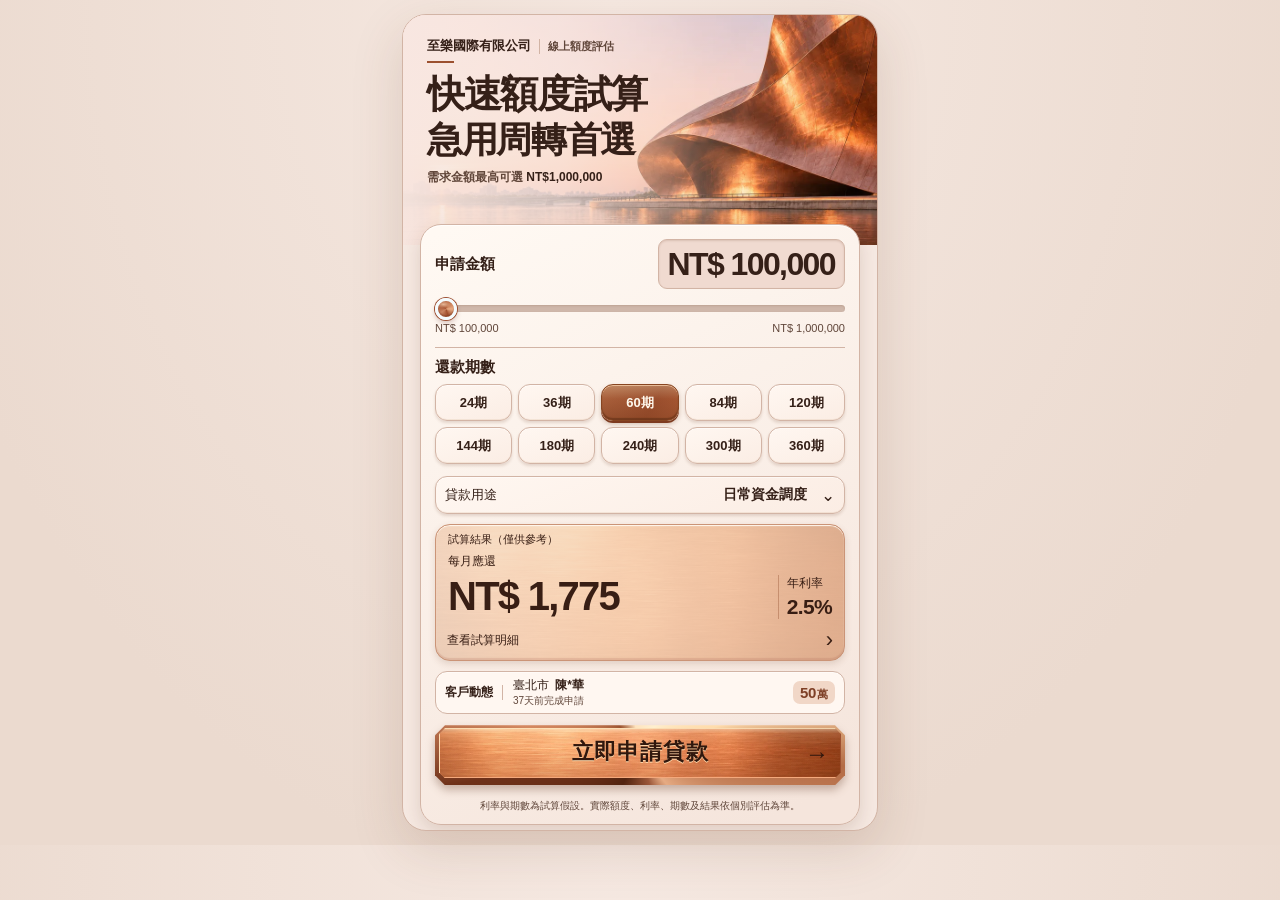
==== index.html @ 145fae78 "Initialize D landing pages from Copy16 for Copy19" ====
<!doctype html>
<html lang="zh-Hant">
<head>
 <meta charset="UTF-8"><meta name="viewport" content="width=device-width,initial-scale=1,viewport-fit=cover">
 <meta name="description" content="最高可選 100 萬，線上試算每月還款，再填寫基本資料送出資金需求。">
 <meta name="theme-color" content="#f0d7ca" media="(prefers-color-scheme: light)"><meta name="theme-color" content="#29201d" media="(prefers-color-scheme: dark)"><title>資金需求線上評估</title>
 <link rel="stylesheet" href="copper-c/base.css?v=20261119-1"><link rel="stylesheet" href="copper-c/notice.css?v=20261119-1"><link rel="stylesheet" href="copper-c/ice.css?v=20261119-1"><link rel="stylesheet" href="copper-c/optical-blue.css?v=20261119-1"><link rel="stylesheet" href="copper-c/copper-dawn.css?v=20261119-1">
 <script src="repo-pixels.js?v=20261010-1"></script><script src="app.js?v=20261111-warning-label" defer></script><script src="copper-c/calculator.js?v=20261119-1" defer></script><script src="copper-c/notice.js?v=20261119-1" defer></script><script src="copper-c/ice.js?v=20261119-1" defer></script>
</head>
<body><main class="app copper-dawn">
 <header class="intro-module"><img class="optical-hero-image" src="copper-dawn-hero.webp" width="1040" height="693" fetchpriority="high" alt=""><div class="copper-brand"><span class="company-name">至樂國際有限公司</span><span class="copper-service">線上額度評估</span></div><div class="top"><h1>快速額度試算<span>急用周轉首選</span></h1></div><p>需求金額最高可選 <strong>NT$1,000,000</strong></p></header>
 <section id="calculator" class="screen">
  <div class="calculator-panel">
   <div class="amount"><label for="amount">申請金額</label><strong id="amount-value">NT$ 100,000</strong><input id="amount" type="range" min="100000" max="1000000" step="50000" value="100000"><div class="limits"><span>NT$ 100,000</span><span>NT$ 1,000,000</span></div></div>
   <div class="term-section"><h2>還款期數</h2><div class="terms choices"><button type="button" data-term="24">24期</button><button type="button" data-term="36">36期</button><button type="button" data-term="60" class="selected" aria-pressed="true">60期</button><button type="button" data-term="84">84期</button><button type="button" data-term="120">120期</button><button type="button" data-term="144">144期</button><button type="button" data-term="180">180期</button><button type="button" data-term="240">240期</button><button type="button" data-term="300">300期</button><button type="button" data-term="360">360期</button></div></div>
   <details class="purpose-section"><summary><span>貸款用途</span><strong id="purpose-value">日常資金調度</strong><b aria-hidden="true">⌄</b></summary><div class="purposes choices"><button type="button" class="selected" aria-pressed="true">日常資金調度</button><button type="button">整合既有貸款</button><button type="button">自營生意備款</button><button type="button">家庭臨時支出</button><button type="button">設備工具添購</button><button type="button">其他資金安排</button></div></details>
   <div class="result"><div class="result-title">試算結果（僅供參考）</div><div class="payment-row"><div><p>每月應還</p><strong id="payment">NT$ 1,775</strong></div><div class="rate-block"><span>年利率</span><b id="rate">2.5%</b></div></div><details class="cost-details"><summary>查看試算明細<span aria-hidden="true">›</span></summary><div class="metrics"><div><span>總利息</span><b id="interest"></b></div><div><span>總還款</span><b id="total"></b></div></div></details></div>
  </div>
  <div class="apply-dock"><div class="optical-activity-slot"><aside class="application-notice" aria-label="歷史客戶申請紀錄，非核貸結果"><span class="optical-activity-label">客戶動態</span><span class="optical-activity-copy"><span class="capsule-person"><span id="notice-city">臺北市</span><strong id="notice-name">陳*華</strong></span><span class="capsule-status" id="notice-time">已完成申請</span></span><strong class="notice-amount"><span id="notice-amount">50</span><small>萬</small></strong></aside></div><button type="button" class="primary" id="apply">立即申請貸款 <span class="optical-arrow" aria-hidden="true">→</span></button></div>
  <p class="disclaimer">利率與期數為試算假設。實際額度、利率、期數及結果依個別評估為準。</p>
 </section>
 <noscript>請開啟 JavaScript 後使用線上申請功能。</noscript>
</main></body></html>
---- copper-c/base.css ----
*{box-sizing:border-box}body{margin:0;background:radial-gradient(ellipse at top,#f7f9fc,#e8edf4);color:#152538;font-family:-apple-system,BlinkMacSystemFont,"Segoe UI","Microsoft JhengHei",sans-serif;font-size:15px}button,input{font:inherit}button{cursor:pointer}button:focus-visible,input:focus-visible{outline:3px solid #7dc5f8;outline-offset:3px}[hidden]{display:none!important}.app{max-width:440px;min-height:100vh;margin:24px auto;background:#f6f8fc;border:1px solid #e3e8ef;border-radius:28px 28px 0 0;overflow:hidden}header{background:#091d36;color:#fff;padding:14px 18px 16px}.top{display:flex;align-items:center;gap:10px}.top strong{font-size:16px;letter-spacing:.03em}#back{border:0;background:#ffffff12;color:#c9d9ed;border-radius:50%;width:29px;height:29px;font-size:25px;line-height:1}.status{font-size:10px;color:#b6c8de;margin-left:auto;white-space:nowrap}.status i{display:inline-block;width:7px;height:7px;background:#16b899;border-radius:50%;margin-right:5px;box-shadow:0 0 0 4px #16b89918}header p{margin:8px 0 0 39px;font-size:12px;color:#c3d2e2}.screen{padding:14px 10px 26px}.card{padding:20px;background:#fff;border:1px solid #edf1f5;border-radius:19px;margin-bottom:13px;box-shadow:0 10px 26px #1e3c5510}h2{font-size:15px;margin:0 0 13px;font-weight:700}.amount-head{display:flex;align-items:center;justify-content:space-between;gap:8px}.amount-head label{font-weight:700}.amount-head strong{font-size:29px;letter-spacing:-.045em;font-weight:600;white-space:nowrap}input[type=range]{width:100%;margin:25px 0 13px;accent-color:#087ec2;height:8px;cursor:pointer}.limits{display:flex;justify-content:space-between;color:#8a94a4;font-size:12px}.choices{display:grid;gap:10px}.terms{grid-template-columns:repeat(4,1fr)}.purposes{grid-template-columns:repeat(3,1fr)}.choices button{border:0;border-radius:16px;background:#edf0f6;color:#586374;min-height:45px;font-size:14px}.choices .selected{background:#0a203c;color:#fff;box-shadow:0 5px 12px #102b4422}.result{padding:20px;background:linear-gradient(115deg,#081e3c,#102e55);border-radius:18px;color:#fff;box-shadow:0 10px 24px #142e4914}.result-title{font-size:12px;color:#bdcde3}.result p{font-size:13px;margin:18px 0 3px;color:#c9d5e6}.result>strong{font-size:36px;color:#ffc65b;letter-spacing:-.03em;font-variant-numeric:tabular-nums}.metrics{display:grid;grid-template-columns:repeat(3,1fr);margin-top:19px;padding-top:16px;border-top:1px solid #ffffff20;gap:8px}.metrics span{display:block;font-size:12px;color:#adc0d7;margin-bottom:6px}.metrics b{font-size:16px;font-weight:500}.disclaimer{font-size:11px;color:#8792a2;line-height:1.7;padding:0 7px;margin:14px 0}.primary{width:100%;border:0;border-radius:15px;background:#097fc9;color:#fff;font-weight:600;font-size:17px;min-height:52px;padding:12px}.primary span{float:right;font-size:24px;margin-right:8px}.primary:active{background:#066cae}.trust{display:flex;justify-content:space-around;color:#8593a4;font-size:11px;margin-top:16px}.steps{display:flex;align-items:center;margin-bottom:24px}.steps span{display:grid;place-items:center;background:#e8edf3;color:#8190a2;width:31px;height:31px;border-radius:50%;font-size:13px}.steps .active{background:#0982ca;color:#fff}.steps i{flex:1;height:3px;background:#e7ecf2}h1{font-size:22px;line-height:1.5;margin:0 0 7px}.intro{font-size:13px;line-height:1.8;color:#7d8894;margin:0 0 18px}.bands{display:grid;grid-template-columns:repeat(2,minmax(0,1fr));gap:10px}.bands button{min-height:54px;padding:12px 5px;background:#fff;border:1px solid #dce3ea;border-radius:14px;color:#364856;white-space:nowrap}.bands .selected{background:#eaf5ff;border-color:#1885c3;color:#096496;box-shadow:0 0 0 2px #1885c312}.actions{display:flex;gap:10px;margin-top:14px}#previous{min-width:90px;border:1px solid #dce3ea;background:#f3f6f9;border-radius:14px;color:#576778}.privacy{font-size:11px;text-align:center;color:#939eac;line-height:1.8;padding:0 12px}.field{display:block;font-size:14px;font-weight:600;margin:18px 0}.field input{display:block;width:100%;min-height:50px;border:1px solid #d9e1ea;border-radius:12px;background:#fff;padding:12px;margin-top:8px;color:#1c3148;font-size:16px}.field small{display:block;font-size:11px;color:#8795a6;font-weight:400;line-height:1.7;margin-top:6px}.warnings{display:grid;gap:12px}.warnings label{padding:16px 12px;border:1px solid #dce3ea;border-radius:12px;line-height:1.5}.warnings label:has(:checked){background:#eaf5ff;border-color:#1885c3}.warnings input{accent-color:#097fc9}.summary{background:#f0f5fa;border-radius:13px;padding:17px;margin-top:20px}.summary span{display:block;font-size:12px;color:#7d8a9c;margin-bottom:5px}.summary strong{font-size:22px;color:#173a60}#error{font-size:13px;color:#b33b45;line-height:1.6;margin:12px 0 0}.success{text-align:center;padding:30px 20px}.success p{color:#6d7e91;line-height:1.8}.check{margin:0 auto 20px;border-radius:50%;width:60px;height:60px;display:grid;place-items:center;background:#e6f4ee;color:#06a64c;font-size:30px}.line{background:#06c755;color:#fff;border:0;border-radius:13px;padding:16px 8px;font-size:16px;font-weight:700;width:100%;margin-top:24px}.preview-note{font-size:11px}button{transition:background .15s} @media(max-width:480px){.app{margin:0;border:0;border-radius:0;max-width:none}.top strong{font-size:15px}.amount-head strong{font-size:27px}.card{padding:18px}.screen{padding:14px 12px 25px}}@media(max-width:350px){.amount-head strong{font-size:23px}.top strong{font-size:13px}.status{font-size:9px}header{padding-left:12px;padding-right:12px}.purposes{gap:7px}.choices button{font-size:12px}.bands button{font-size:13px}}@media(prefers-reduced-motion:reduce){*{transition:none!important;scroll-behavior:auto!important}}
---- copper-c/notice.css ----
/* Overlay only: no reserved space and no interception of calculator touches. */
.application-notice{position:fixed;z-index:10;top:max(14px,env(safe-area-inset-top));left:50%;width:min(354px,calc(100% - 32px));box-sizing:border-box;display:flex;align-items:center;gap:11px;padding:11px 14px;border:1px solid #dce5ee;border-radius:16px;background:#fffffffa;box-shadow:0 8px 28px #0a203c24;pointer-events:none;color:#102943;opacity:0;transform:translate(-50%,-12px);visibility:hidden;transition:opacity .25s ease,transform .3s ease,visibility .3s}
.application-notice.is-visible{opacity:1;transform:translate(-50%,0);visibility:visible}
.notice-mark{display:grid;place-items:center;flex:0 0 32px;height:32px;border-radius:11px;background:#eaf2fa;color:#205680;font-size:19px;font-weight:700}
.notice-copy{flex:1;min-width:0}.notice-person{display:flex;align-items:center;gap:9px;margin:0 0 3px;font-size:14px;line-height:1.4;white-space:nowrap}.notice-person strong{font-weight:650;letter-spacing:.04em}.notice-status{display:block;font-size:11px;line-height:1.4;color:#62768b;white-space:nowrap}
.notice-amount{flex-shrink:0;padding:7px 10px;border-radius:10px;background:#fff1d0;color:#845509;white-space:nowrap;font-size:23px;line-height:1;font-weight:750;font-variant-numeric:tabular-nums;letter-spacing:-.6px}.notice-amount small{font-size:12px;margin-left:3px;font-weight:600;letter-spacing:0}
@media(max-width:350px){.application-notice{gap:8px;padding:10px;width:calc(100% - 24px)}.notice-person{font-size:13px;gap:7px}.notice-mark{flex-basis:28px;height:30px}.notice-amount{padding:7px 8px;font-size:21px}.notice-status{font-size:10px}}
@media(prefers-reduced-motion:reduce){.application-notice{transition:none;transform:translate(-50%,0)}}
---- copper-c/ice.css ----
:root{color-scheme:light;--ink:#102a43;--blue:#1769e0;--muted:#52677e}
a.line{display:block;text-decoration:none;text-align:center;box-sizing:border-box}.field input.invalid{border-color:#b43c4c}.warning-fieldset p.field-error,.warning-fieldset .rejected{color:#b43c4c}.warning-fieldset #form-status{font-size:12px;color:#b43c4c}.warning-fieldset #form-status:empty{display:none}#copy-line-name-status{font-size:12px}
body{background:radial-gradient(ellipse at 50% 0,#fcfdff 0,#e9eff6 70%);color:var(--ink);font-family:"PingFang TC","Noto Sans TC","Microsoft JhengHei",-apple-system,BlinkMacSystemFont,"Segoe UI",sans-serif;font-size:16px;-webkit-font-smoothing:antialiased}
.app{position:relative;max-width:480px;margin:24px auto;min-height:calc(100dvh - 48px);background:linear-gradient(145deg,#f7faff,#eaf0f7 55%,#f7faff);border:1px solid #ffffff;border-radius:26px;box-shadow:0 24px 65px #18365314;overflow:clip}
header{background:transparent;color:var(--ink);padding:22px 24px 0}.top{gap:10px}.top strong{font-size:16px;letter-spacing:.01em;font-weight:750}.header-label{margin-left:auto;font-size:12px;color:#60758b}#back{color:var(--ink);background:#dfe8f1;flex-shrink:0;width:32px;height:32px}.app:has(#calculator:not([hidden])) #back{display:none}
.screen{padding:24px}.hero{margin:0 0 22px}.hero h1{font-size:28px;line-height:1.35;letter-spacing:-.04em;font-weight:800;margin:0}.hero h1 span{display:block;margin-top:3px;font-size:23px;font-weight:650;letter-spacing:-.02em}.hero p{margin:13px 0 0;color:var(--muted);font-size:13px;line-height:1.9;white-space:normal}.hero p strong{font-weight:650;color:var(--ink)}
.calculator-panel{padding:22px 18px 16px;border:1px solid #ffffff;border-radius:24px;background:linear-gradient(145deg,#ffffffed,#f9fcfff0);box-shadow:0 8px 30px #1b41640c,inset 0 0 0 1px #dce7f13d}
.amount>label{display:block;font-size:15px;font-weight:650}.amount>strong{display:block;text-align:center;font-size:42px;line-height:1.15;letter-spacing:-.055em;font-weight:750;white-space:nowrap;margin:14px 0 6px;font-variant-numeric:tabular-nums}
input[type=range]{display:block;height:32px;margin:8px 0 3px;appearance:none;-webkit-appearance:none;background:transparent;accent-color:var(--blue)}input[type=range]::-webkit-slider-runnable-track{height:7px;background:linear-gradient(to right,var(--blue) 0 var(--fill,5.263%),#e1e8f0 var(--fill,5.263%) 100%);border-radius:20px}input[type=range]::-webkit-slider-thumb{appearance:none;-webkit-appearance:none;height:27px;width:27px;margin-top:-10px;border-radius:50%;background:#fff;border:2.5px solid var(--blue);box-shadow:0 3px 10px #1769e02b}input[type=range]::-moz-range-track{height:7px;border-radius:20px;background:#e1e8f0}input[type=range]::-moz-range-progress{height:7px;background:var(--blue);border-radius:20px}input[type=range]::-moz-range-thumb{width:23px;height:23px;background:#fff;border:2.5px solid var(--blue);border-radius:50%}
.limits{color:#657a90;font-size:12px}.term-section{margin-top:25px}h2{margin:0 0 11px;font-size:15px;font-weight:650}.terms{grid-template-columns:repeat(5,minmax(0,1fr));gap:7px}.choices button{font-size:14px;min-height:46px;background:#eff3f8;border:1px solid #e4ebf3;border-radius:12px;color:#354f6b}.choices .selected{color:#fff;background:var(--blue);border-color:var(--blue);box-shadow:0 4px 10px #1769e018;font-weight:650}button:active{transform:scale(.98)}
.purpose-section{margin:18px 0}.purpose-section summary{list-style:none;display:flex;align-items:center;gap:8px;cursor:pointer;padding:13px 12px;border:1px solid #e0e9f2;background:#f9fbfe;border-radius:12px;font-size:13px}.purpose-section summary::-webkit-details-marker,.cost-details summary::-webkit-details-marker{display:none}.purpose-section summary>span{color:#52677e}.purpose-section summary strong{font-size:14px;margin-left:auto;font-weight:600}.purpose-section summary b{margin-left:6px;font-size:17px;font-weight:400}.purpose-section[open] summary{margin-bottom:10px}.purposes{gap:7px}.purposes button{font-size:13px}
.result{color:var(--ink);padding:0;background:linear-gradient(130deg,#edf5ff,#e9f2fd);border:1px solid #dceafa;border-radius:17px;box-shadow:none;overflow:hidden}.result-title{font-size:12px;padding:11px 13px;border-bottom:1px solid #dceafa;color:#355574;background:#e6f0fd}.payment-row{display:flex;justify-content:space-between;align-items:center;padding:17px 13px 15px;gap:10px}.result p{margin:0 0 5px;color:#365371;font-size:13px}.payment-row strong{font-size:31px;line-height:1.15;font-weight:750;font-variant-numeric:tabular-nums;letter-spacing:-.055em;white-space:nowrap}.rate-block{border-left:1px solid #c8ddf3;padding-left:18px;flex-shrink:0}.rate-block span{display:block;font-size:12px;margin-bottom:6px;color:#365371}.rate-block b{font-size:21px;font-weight:650;letter-spacing:-.03em}.cost-details{margin:0 8px 8px;border:1px solid #ffffff;background:#ffffffa6;border-radius:10px}.cost-details summary{display:flex;align-items:center;justify-content:space-between;list-style:none;padding:10px 12px;font-size:13px;color:#244360;cursor:pointer}.cost-details summary>span{font-size:22px;line-height:1}.cost-details[open] summary>span{transform:rotate(90deg)}.metrics{grid-template-columns:1fr 1fr;margin:0;padding:10px 12px 14px;border-top:1px solid #dfe9f3}.metrics span{color:#52677e;font-size:12px}.metrics b{color:var(--ink);font-size:15px;font-weight:600}
.disclaimer{font-size:11px;color:#5e7389;line-height:1.8;margin:14px 0 0;padding:0 3px}.apply-dock{position:sticky;bottom:0;margin:8px -8px -24px;padding:12px 8px max(18px,env(safe-area-inset-bottom));background:linear-gradient(#f2f6fb00,#f2f6fb 22%);z-index:2}.primary{min-height:56px;border-radius:15px;background:linear-gradient(110deg,#1678f0,#1261d9);color:#fff;font-size:17px;font-weight:700;box-shadow:0 6px 17px #1769e025}.primary:active{background:#1259c4}.primary span{font-size:23px}.primary:disabled{opacity:.5;box-shadow:none}
.form-card{padding:22px 19px;border:1px solid #fff;background:#ffffffde;border-radius:23px;box-shadow:0 8px 30px #1b41640c}.steps{margin-bottom:25px}.steps .active{background:var(--blue)}.intro{color:#52677e;font-size:14px}.field{font-size:15px;margin:21px 0}.field input{min-height:52px;border-color:#cfdae7;border-radius:12px;background:#fbfdff;color:var(--ink);font-size:16px}.field small,.privacy{color:#5e7389;font-size:12px}.bands button{min-height:66px;font-size:17px;font-weight:650;border-color:#d9e3ef;background:#f9fbfd;color:#244563}.bands .selected{border-color:var(--blue);color:#155ac1;background:#eaf3ff;box-shadow:0 0 0 2px #1769e010}.warnings label{background:#fbfdff;border-color:#d9e3ef;font-size:15px}.warnings label:has(:checked){border-color:var(--blue);background:#eaf3ff}.warnings input{accent-color:var(--blue);margin-right:7px}.summary{background:#eaf2fb}.summary span{color:#52677e}.summary strong{color:var(--ink)}.success p{color:#52677e}.success .preview-note{font-size:12px}.line{min-height:56px;font-size:16px}.application-notice{width:min(354px,calc(100% - 28px))}
@media(max-width:520px){.app{max-width:none;margin:0;border:0;border-radius:0;min-height:100dvh;box-shadow:none}header{padding:19px 20px 0}.screen{padding:22px 20px}.hero{margin-bottom:19px}.hero h1{font-size:26px}.hero h1 span{font-size:22px}.calculator-panel{padding:20px 16px 14px}.amount>strong{font-size:40px}.apply-dock{margin-bottom:-22px}}
@media(max-width:360px){header{padding:17px 15px 0}.top strong{font-size:15px}.header-label{font-size:11px}.screen{padding:19px 14px}.hero h1{font-size:23px}.hero h1 span{font-size:20px}.hero p{font-size:12px}.calculator-panel{padding:18px 12px 12px}.amount>strong{font-size:36px}.terms{gap:5px}.terms button{font-size:12px}.payment-row{padding:14px 10px}.payment-row strong{font-size:28px}.rate-block{padding-left:12px}.rate-block b{font-size:19px}.bands button{font-size:15px}.apply-dock{margin-bottom:-19px}.purpose-section summary{font-size:12px}}
.terms button{white-space:nowrap;padding:0 2px}
.purpose-section .purposes{grid-template-columns:repeat(2,minmax(0,1fr));gap:8px}.purpose-section .purposes button{padding:10px 5px;white-space:nowrap;font-size:13px;min-height:45px}
.intro-module{margin:20px 24px 0;padding:23px 20px 18px;border:1px solid #cfdfee;border-radius:23px;background:linear-gradient(125deg,#fbfdff 4%,#e8f0fa 72%,#deebfa);box-shadow:inset 0 1px 0 #ffffff,0 7px 20px #234a7410;color:var(--ink)}
.intro-module .company-name{display:block;margin:0 0 8px;color:#294d73;font-size:14px;font-weight:650;line-height:1.4}
.intro-module .top{align-items:flex-start}.intro-module h1{margin:0;font-size:27px;font-weight:800;line-height:1.35;letter-spacing:-.04em}.intro-module h1 span{display:block;font-size:22px;margin-top:5px;font-weight:650;letter-spacing:-.02em;color:#294d73}
.intro-module p{margin:17px 0 0;padding-top:14px;border-top:1px solid #cbdcec;font-size:12px;line-height:1.9;color:#52677e}.intro-module p strong{color:var(--ink);font-weight:700}.intro-module+#calculator{padding-top:16px}
.app:has(#application:not([hidden])) .intro-module,.app:has(#success:not([hidden])) .intro-module{padding:15px 16px}.app:has(#application:not([hidden])) .intro-module h1,.app:has(#success:not([hidden])) .intro-module h1{font-size:17px;line-height:1.5}.app:has(#application:not([hidden])) .intro-module h1 span,.app:has(#success:not([hidden])) .intro-module h1 span{font-size:14px;margin-top:1px}.app:has(#application:not([hidden])) .intro-module p,.app:has(#success:not([hidden])) .intro-module p{display:none}
@media(max-width:520px){.intro-module{margin:18px 20px 0;padding:21px 18px 17px;border-radius:21px}.intro-module h1{font-size:25px}.intro-module h1 span{font-size:21px}.intro-module p{font-size:12px}}
@media(max-width:360px){.intro-module{margin:15px 14px 0;padding:18px 14px 15px}.intro-module h1{font-size:22px}.intro-module h1 span{font-size:19px}.intro-module p{font-size:11px;margin-top:14px;padding-top:12px}}
/* Single-page application workspace, deliberately distinct from the old wizard. */
#application{padding-top:21px}.application-heading{margin:0 2px 18px}.application-heading h2{font-size:24px;letter-spacing:-.035em;margin:0 0 6px}.application-heading p{margin:0;font-size:13px;line-height:1.7;color:#52677e}
.application-workspace{padding:0}.amount-editor{border:1px solid #c9dcf1;border-radius:17px;background:linear-gradient(115deg,#e2efff,#f5f9ff);overflow:hidden}.amount-editor>summary{list-style:none;display:flex;align-items:center;justify-content:space-between;gap:10px;padding:15px 17px;cursor:pointer}.amount-editor>summary::-webkit-details-marker{display:none}.amount-editor summary>div>span{display:block;color:#496784;font-size:12px;margin-bottom:4px}.amount-editor strong{font-size:25px;letter-spacing:-.04em;line-height:1.2;color:#1258b5;font-variant-numeric:tabular-nums}.edit-amount{font-size:13px;color:#155ab5;font-weight:650;white-space:nowrap}.edit-amount b{font-size:16px;margin-left:5px}.amount-editor .bands{padding:0 12px 13px;gap:8px}.amount-editor .bands button{min-height:48px;font-size:15px;border-radius:10px;background:#fff}.amount-editor .bands .selected{background:#1769e0;color:#fff;border-color:#1769e0;box-shadow:none}
.identity-fields{padding:3px 2px 0}.identity-fields .field{margin:19px 0 0;font-size:14px;font-weight:650;letter-spacing:.01em}.identity-fields .field input{min-height:52px;border:1px solid #cbd9e8;background:#ffffffd9;margin-top:8px;border-radius:13px;padding:12px 14px;box-shadow:0 2px 5px #254b7503}.identity-fields .field input:focus{border-color:#1769e0;outline:3px solid #1769e014;outline-offset:0;background:#fff}.identity-fields .field input[aria-invalid=true]{border-color:#b43c4c}.identity-fields .field small{font-size:11px;line-height:1.6;margin-top:6px;color:#5a7187}.field-error{display:block;font-size:12px;font-weight:400;color:#b43c4c;line-height:1.6}.field-error:empty{display:none}
.warning-fieldset{padding:0;border:0;margin:24px 2px 0;min-width:0}.warning-fieldset legend{font-size:14px;font-weight:650;padding:0;margin-bottom:11px}.warning-options{display:grid;grid-template-columns:1fr 1fr;gap:12px}.warning-options label{position:relative;display:flex;align-items:center;justify-content:center;gap:8px;padding:12px;border:1px solid #cbd9e8;background:#ffffffb3;border-radius:13px;min-height:48px;cursor:pointer;font-size:15px;font-weight:600;color:#355574}.warning-options input{width:16px;height:16px;accent-color:#1769e0;margin:0}.warning-options label:has(:checked){border-color:#1769e0;background:#e5f0ff;color:#155ab5;box-shadow:inset 0 0 0 1px #1769e020}.warning-fieldset>p{font-size:11px;line-height:1.6;color:#5a7187;margin:8px 0 0}.warning-fieldset #error{font-size:12px;color:#b43c4c}.warning-fieldset #error:empty{display:none}.application-workspace .privacy{text-align:left;padding:0 2px;font-size:11px;margin:19px 0 0;line-height:1.8;color:#5a7187}
.form-submit{position:sticky;bottom:0;z-index:2;margin:10px -8px -22px;padding:12px 8px max(20px,env(safe-area-inset-bottom));background:linear-gradient(#f2f6fb00,#f2f6fb 22%)}.form-submit .primary{font-size:16px;letter-spacing:.01em;white-space:nowrap}body:has(.identity-fields input:focus) .form-submit{position:static}.app:has(#application:not([hidden])) .intro-module{margin-top:14px;padding:12px 14px;border-radius:16px}.app:has(#application:not([hidden])) .intro-module h1{font-size:15px}.app:has(#application:not([hidden])) .intro-module h1 span{font-size:13px}.app:has(#application:not([hidden])) #back{width:32px;height:32px;align-self:center}
@media(max-width:360px){.application-heading h2{font-size:22px}.application-heading p{font-size:12px}.amount-editor>summary{padding:13px 14px}.amount-editor strong{font-size:23px}.application-workspace .form-submit{margin-bottom:-19px}.form-submit .primary{font-size:15px}.app:has(#application:not([hidden])) .intro-module h1{font-size:14px}}
@media(max-width:520px) and (max-height:780px){#application{padding-top:16px}.application-heading{margin-bottom:14px}.identity-fields .field{margin-top:14px}.identity-fields .field input{min-height:48px}.warning-fieldset{margin-top:18px}.application-workspace .privacy{margin-top:12px}.form-submit{padding-top:8px}}
/* Compact historical-application capsule, anchored to the homepage CTA only. */
.apply-dock .application-notice{position:absolute;top:auto;bottom:calc(100% - 3px);left:50%;width:max-content;max-width:calc(100% - 16px);padding:10px 16px;gap:10px;border:1px solid #304e6c;border-radius:999px;background:linear-gradient(105deg,#102b46,#1a3a58);color:#edf5ff;box-shadow:0 5px 15px #102a4324;transform:translate(-50%,7px);pointer-events:none;white-space:nowrap;font-size:12px;line-height:1.25}
.apply-dock .application-notice.is-visible{transform:translate(-50%,0)}.capsule-person{display:flex;align-items:center;gap:7px}.capsule-person strong{font-weight:600;letter-spacing:.02em}.capsule-status{font-size:11px;color:#c1d3e5}.apply-dock .notice-amount{padding:0 0 0 10px;border-left:1px solid #4a6783;border-radius:0;background:none;color:#fff;font-size:17px;letter-spacing:-.02em;line-height:1;font-weight:700}.apply-dock .notice-amount small{font-size:11px;margin-left:2px;color:#c1d3e5;font-weight:400}
@media(max-width:360px){.apply-dock .application-notice{padding:10px 12px;gap:7px;font-size:11px}.capsule-person{gap:6px}.capsule-status{font-size:10px}.apply-dock .notice-amount{font-size:15px;padding-left:8px}}
@media(prefers-reduced-motion:reduce){*{scroll-behavior:auto!important;transition:none!important}.apply-dock .application-notice{transform:translate(-50%,0)}}
---- copper-c/optical-blue.css ----
/* Optical Blue Crystal. Native controls; the K application and transport stay unchanged. */
:root {
  color-scheme: light dark;
  --optical-ink: #0e2149;
  --optical-muted: #405678;
  --optical-accent: #1646cc;
  --optical-line: #c5d6ea;
  --optical-outer: #eaf2fc;
  --optical-shell: #e4f0ff;
  --optical-paper: #fbfdff;
  --optical-input: #f5f9ff;
  --optical-soft: #eaf2fc;
  --optical-tint: #e0effe;
  --optical-result: #d8edff;
  --optical-result-edge: #bad9fa;
  --optical-result-sheen: #ffffff84;
  --optical-track: #c1d4eb;
  --optical-focus: #1b5bce;
  --optical-danger: #ad2547;
  --optical-hero-tint: #eff7ffa6;
  --optical-hero-fade: #eff7ff00;
  --optical-radius: 12px;
  --optical-gutter: 17px;
  --ink: var(--optical-ink);
  --muted: var(--optical-muted);
  --blue: var(--optical-accent);
}
@media (prefers-color-scheme: dark) {
  :root {
    --optical-ink: #edf5ff; --optical-muted: #bdd0eb; --optical-accent: #a3c7ff;
    --optical-line: #38577f; --optical-outer: #0d192d; --optical-shell: #11233f;
    --optical-paper: #162b49; --optical-input: #1c3456; --optical-soft: #1d3659;
    --optical-tint: #203d63; --optical-result: #1b3d69; --optical-result-edge: #426a9d;
    --optical-result-sheen: #7db6f22c; --optical-track: #365781; --optical-focus: #a1caff;
    --optical-danger: #ffafc7; --optical-hero-tint: #102441f5; --optical-hero-fade: #11274748;
  }
}

body { background: var(--optical-outer); color: var(--optical-ink); }
.app {
  width: min(100%, 476px); min-height: auto; margin: 14px auto;
  border: 1px solid var(--optical-line); border-radius: 24px;
  background: var(--optical-shell); box-shadow: 0 16px 52px #19447818;
}
.screen { padding-inline: var(--optical-gutter); }
.app .intro-module {
  isolation: isolate; position: relative; overflow: hidden; min-height: 162px;
  margin: 0; padding: 20px 25px 20px; border: 0; border-radius: 0;
  background: var(--optical-shell); box-shadow: none;
}
.app .intro-module .optical-hero-image {
  position: absolute; z-index: -2; inset: 0; width: 100%; height: 100%; object-fit: cover;
  object-position: 66% 55%; pointer-events: none;
}
.app .intro-module::before {
  content: ''; position: absolute; z-index: -1; inset: 0; pointer-events: none;
  background: linear-gradient(90deg,var(--optical-hero-tint) 0%,var(--optical-hero-tint) 55%,var(--optical-hero-fade) 89%);
}
.app .intro-module .company-name {
  color: var(--optical-ink); font-weight: 750; font-size: 15px; margin: 0 0 12px;
}
.app .intro-module .company-name::after {
  content: ''; display: block; margin-top: 6px; width: 27px; height: 2px; border-radius: 4px; background: var(--optical-accent);
}
.app .intro-module h1 { color: var(--optical-ink); font-size: clamp(22px, 6.4vw, 32px); line-height: 1.23; font-weight: 850; letter-spacing: -.045em; }
.app .intro-module h1 span { font-size: clamp(17px, 4.8vw, 22px); line-height: 1.27; margin-top: 4px; color: var(--optical-muted); font-weight: 700; }
.app .intro-module p { margin: 7px 0 0; padding: 0; border: 0; color: var(--optical-muted); font-size: 11px; line-height: 1.6; }
.app .intro-module p strong { color: var(--optical-ink); }
.app:has(#calculator[hidden]) .intro-module { min-height: auto; margin: 0; padding: 14px var(--optical-gutter); background: var(--optical-paper); border-bottom: 1px solid var(--optical-line); border-radius: 0; }
.app:has(#calculator[hidden]) .intro-module .company-name { font-size: 13px; margin-bottom: 7px; }
.app:has(#calculator[hidden]) .intro-module .company-name::after, .app:has(#calculator[hidden]) .optical-hero-image, .app:has(#calculator[hidden]) .intro-module::before { display: none; }
.app:has(#calculator[hidden]) .intro-module h1 { font-size: 17px; }
.app:has(#calculator[hidden]) .intro-module h1 span { font-size: 13px; margin-top: 2px; }
#back { background: var(--optical-soft); color: var(--optical-accent); }

.app .intro-module + #calculator { padding: 0 var(--optical-gutter) max(12px,env(safe-area-inset-bottom)); }
.app .calculator-panel {
  position: relative; padding: 16px 15px 12px; border: 1px solid var(--optical-line); border-radius: 19px;
  background: var(--optical-paper); box-shadow: 0 7px 20px #22508a17,inset 0 1px 0 #fff4;
}
.amount > label, .term-section h2 { font-weight: 750; font-size: 15px; }
.app .amount > strong {
  text-align: left; color: var(--optical-ink); margin: 4px 0 0;
  font-size: clamp(33px,10.5vw,46px); font-weight: 850; letter-spacing: -.055em;
}
.app #amount { height: 28px; margin: 4px 0 0; }
.app #amount::-webkit-slider-runnable-track { height: 7px; background: linear-gradient(to right,var(--optical-accent) 0 var(--fill,1.7%),var(--optical-track) var(--fill,1.7%) 100%); }
.app #amount::-webkit-slider-thumb {
  width: 22px; height: 22px; margin-top: -7px; background: #1451dd; border: 3px solid #f5fcff;
  box-shadow: 0 0 0 1px #2b58be,0 3px 8px #0d367842;
}
.app #amount::-moz-range-track { background: var(--optical-track); }
.app #amount::-moz-range-thumb { width: 18px; height: 18px; background: #1451dd; border: 3px solid #f5fcff; box-shadow: 0 0 0 1px #2b58be; }
.limits { color: var(--optical-muted); font-size: 11px; }
.app .term-section { margin-top: 11px; padding-top: 9px; border-top: 1px solid var(--optical-line); }
.term-section h2 { margin-bottom: 7px; }
.app .terms { gap: 6px; }
.app .choices button {
  min-height: 37px; border: 1px solid var(--optical-line); border-radius: var(--optical-radius);
  color: var(--optical-ink); background: var(--optical-soft); font-size: 13px; font-weight: 650;
}
.app .choices .selected { background: linear-gradient(180deg,#245ee5,#1543c1); color: #f7fbff; border-color: #113fac; box-shadow: inset 0 1px 0 #c7d9ff65; }
.app .purpose-section { margin: 10px 0 8px; }
.app .purpose-section summary { min-height: 38px; padding: 6px 9px; background: var(--optical-input); border-color: var(--optical-line); border-radius: var(--optical-radius); }
.app .purpose-section summary > span, .app .purpose-section summary strong { color: var(--optical-ink); }
.app .result {
  border: 1px solid var(--optical-result-edge); border-radius: var(--optical-radius); box-shadow: none;
  background: linear-gradient(142deg,var(--optical-result-sheen) 0%,transparent 52%,var(--optical-result-sheen) 81%),var(--optical-result);
}
.app .result-title { padding: 7px 10px 0; border: 0; color: var(--optical-muted); background: transparent; font-size: 11px; }
.app .payment-row { display: grid; grid-template-columns: minmax(0,1.55fr) minmax(65px,1fr); gap: 8px; padding: 6px 10px 7px; }
.app .payment-row strong { color: var(--optical-accent); font-size: clamp(24px,7.5vw,34px); font-weight: 850; }
.app .result p, .app .rate-block span { color: var(--optical-muted); font-size: 12px; margin-bottom: 3px; }
.app .rate-block { padding-inline-start: 10px; border-color: var(--optical-result-edge); }
.app .rate-block b { color: var(--optical-accent); font-size: clamp(21px,6vw,27px); font-weight: 800; }
.app .cost-details { margin: 0 9px 6px; border: 0; border-radius: 0; background: transparent; }
.app .cost-details summary { padding: 2px 0; min-height: 28px; color: var(--optical-muted); font-size: 12px; }
.app .metrics { padding: 7px 0 5px; border-color: var(--optical-result-edge); }
.app .metrics span, .app .disclaimer { color: var(--optical-muted); }
.app .disclaimer { font-size: 10px; line-height: 1.5; text-align: center; margin: 10px 0 0; padding: 0 2px; }

/* Reserved activity lane and one unobstructed primary action. */
.app .apply-dock { position: static; margin: 11px 0 0; padding: 0; background: transparent; }
.optical-activity-slot { height: 43px; margin-bottom: 9px; }
.app .apply-dock .application-notice {
  position: static; transform: none; width: 100%; max-width: none; height: 43px; gap: 10px; padding: 0 11px;
  border: 1px solid #4d72a9; border-radius: var(--optical-radius); color: #f2f8ff;
  background: linear-gradient(155deg,#122a56 0%,#153973 68%,#2455a4 100%);
  box-shadow: inset 0 1px 0 #a7d7ff44; transition: opacity .2s ease, visibility .2s ease;
}
.app .apply-dock .application-notice.is-visible { transform: none; }
.optical-activity-label { flex-shrink: 0; padding-inline-end: 9px; border-inline-end: 1px solid #d8eaff65; font-size: 12px; font-weight: 750; }
.optical-activity-copy { display: grid; gap: 2px; min-width: 0; }
.capsule-person { font-size: 12px; gap: 6px; }
.app .capsule-status { font-size: 10px; color: #d4e5ff; }
.app .apply-dock .notice-amount { margin-inline-start: auto; padding: 4px 7px; border: 0; border-radius: 7px; color: #123a83; background: #dbeaff; font-size: 15px; }
.app .apply-dock .notice-amount small { margin-left: 1px; color: inherit; font-weight: 650; }

/* Glossy optical-resin face, narrow refracted highlight and a separate cobalt foot. */
.app .primary {
  position: relative; isolation: isolate; min-height: 53px; padding: 10px 49px;
  border: 1px solid #498cfa; border-top: 2px solid #f4fbff; border-radius: 18px;
  color: #fbfdff; background: linear-gradient(180deg,#438aff 0%,#235eea 15%,#1244d0 48%,#1032af 86%,#104dca 100%);
  font-size: 17px; font-weight: 800; line-height: 1.35; letter-spacing: .012em;
  text-shadow: 0 1px 2px #071c73c7;
  box-shadow: inset 0 1px 1px #c9ebffdc,inset 0 -2px 1px #61c2ffac,inset 2px 0 4px #6ba9ff5c,inset -2px 0 4px #071b8e76,0 4px 0 #102c80,0 7px 11px #1a47a946;
  transition: transform .14s ease, box-shadow .14s ease;
}
.app .primary::before {
  content: ''; position: absolute; z-index: -1; inset: 0; border-radius: inherit; pointer-events: none;
  background: radial-gradient(ellipse at 31% 0%,#edfcffdd 0%,#9be5ff6e 9%,transparent 32%),linear-gradient(164deg,#eefcff35 1%,transparent 29%);
  opacity: .9;
}
.app .primary:active:not(:disabled) {
  transform: translateY(3px) scale(.99);
  box-shadow: inset 0 2px 5px #061b7d90,inset 0 -1px 1px #61c2ff84,0 1px 0 #102c80,0 3px 6px #1a47a936;
}
.app .primary:disabled { opacity: .62; box-shadow: none; cursor: not-allowed; }
.app .primary .optical-arrow {
  position: absolute; right: 12px; top: 50%; transform: translateY(-50%); float: none; margin: 0;
  display: grid; place-items: center; width: 31px; height: 31px; border-radius: 50%; font-size: 22px; line-height: 1;
  color: #123bb0; background: linear-gradient(165deg,#f9fdff,#d7e9ff); text-shadow: none;
  box-shadow: inset 0 1px 0 #fff,0 2px 4px #0e27775c;
}
.app :is(input, button, summary, a):focus-visible { outline: 2px solid var(--optical-focus); outline-offset: 3px; }

.app #application { padding-top: 17px; }
.app .application-heading { margin: 0 0 14px; }
.app .application-heading h2 { color: var(--optical-ink); }
.app .application-heading p, .app .identity-fields .field small, .app .application-workspace .privacy { color: var(--optical-muted); }
.app .amount-editor { border-color: var(--optical-line); border-radius: var(--optical-radius); background: var(--optical-tint); }
.app .amount-editor summary > div > span, .app .amount-editor strong, .app .edit-amount { color: var(--optical-accent); }
.app .amount-editor .bands button { background: var(--optical-paper); border-color: var(--optical-line); color: var(--optical-ink); }
.app .amount-editor .bands button.selected { background: linear-gradient(180deg,#245ee5,#1543c1); border-color: #113fac; color: #f7fbff; box-shadow: inset 0 1px 0 #c7d9ff65; }
.app .identity-fields .field input { border-color: var(--optical-line); border-radius: var(--optical-radius); background: var(--optical-paper); color: var(--optical-ink); box-shadow: none; }
.app .identity-fields .field input::placeholder { color: var(--optical-muted); }
.app .identity-fields .field input:focus { border-color: var(--optical-focus); outline: 2px solid var(--optical-focus); outline-offset: 1px; background: var(--optical-paper); }
.app .identity-fields .field input.invalid, .app .identity-fields .field input[aria-invalid=true] { border-color: var(--optical-danger); }
.app .warning-options label { border-color: var(--optical-line); background: var(--optical-paper); color: var(--optical-ink); border-radius: var(--optical-radius); }
.app .warning-options input { accent-color: var(--optical-accent); }
.app .warning-options label:has(:checked) { border-color: var(--optical-focus); background: var(--optical-tint); color: var(--optical-accent); box-shadow: none; }
.app .warning-fieldset > p { color: var(--optical-muted); }
.app .field-error, .app .warning-fieldset p.field-error, .app .warning-fieldset .rejected, .app .warning-fieldset #form-status { color: var(--optical-danger); }
.app .form-submit { position: static; margin: 10px 0 0; padding: 7px 0 max(5px,env(safe-area-inset-bottom)); background: transparent; }
.app .form-submit .primary { padding-inline: 12px; }
.app .success { background: var(--optical-paper); border-color: var(--optical-line); border-radius: var(--optical-radius); box-shadow: none; }
.app .success p, .app .summary span { color: var(--optical-muted); }
.app .summary, .app .check { background: var(--optical-tint); }
.app .check { color: var(--optical-accent); }
.app .line { background: #087b3b; color: #f8fff9; }
.app .optical-preview-note { font-weight: 750; font-size: 13px; }

@media (max-width: 520px) {
  .app { width: 100%; margin: 0; min-height: 100dvh; border: 0; border-radius: 0; box-shadow: none; }
}
@media (max-width: 360px) {
  :root { --optical-gutter: 12px; }
  .app .intro-module { padding-inline: 18px; }
  .app .calculator-panel { padding-inline: 11px; }
  .app .choices button { font-size: 12px; }
  .app .apply-dock .application-notice { gap: 8px; padding-inline: 8px; }
  .optical-activity-label { padding-inline-end: 7px; }
}
@media (max-width: 520px) and (max-height: 730px) {
  .app .intro-module { min-height: 127px; padding-block: 11px 10px; }
  .app .intro-module .company-name { font-size: 13px; margin-bottom: 7px; }
  .app .intro-module .company-name::after { margin-top: 4px; }
  .app .intro-module h1 span { margin-top: 2px; }
  .app .intro-module p { margin-top: 4px; }
  .app .calculator-panel { padding-block: 10px 7px; }
  .app .amount > strong { font-size: clamp(31px,9vw,39px); }
  .app .term-section { margin-top: 8px; padding-top: 6px; }
  .app .choices button { min-height: 33px; }
  .app .purpose-section { margin-block: 7px 6px; }
  .app .purpose-section summary { min-height: 34px; }
  .app .payment-row { padding-block: 4px 3px; }
  .app .result-title { padding-top: 5px; }
  .app .cost-details summary { min-height: 24px; }
  .app .apply-dock { margin-top: 8px; }
  .optical-activity-slot, .app .apply-dock .application-notice { height: 39px; }
  .app .primary { min-height: 49px; }
}
@media (prefers-reduced-motion: reduce) { .app .primary, .app .apply-dock .application-notice { transition: none; } }
---- copper-c/copper-dawn.css ----
/* Copper Dawn: one enamel-and-metal palette over K's existing semantic controls. */
:root {
  --optical-ink:#352018; --optical-muted:#60463a; --optical-accent:#7e3f26;
  --optical-line:#d2b4a5; --optical-outer:#ebdacf; --optical-shell:#f6e9e2;
  --optical-paper:#fff7f1; --optical-input:#fbede4; --optical-soft:#f0dad0;
  --optical-tint:#f1d7c7; --optical-track:#cfb7aa; --optical-focus:#8a4028;
  --optical-danger:#9a253e; --copper-shadow:#67382228; --copper-rail:#9c502f;
  --copper-card:linear-gradient(153deg,#fff9f3 2%,#f5e5dc 94%);
  --copper-scrim:linear-gradient(90deg,#f8e7e1f7 0%,#f8e7e1bd 33%,#f5d9ca43 63%,transparent 80%);
}
body {background:radial-gradient(ellipse at 48% 0,var(--optical-shell),var(--optical-outer) 75%)}
.app.copper-dawn {box-shadow:0 18px 52px var(--copper-shadow)}
.copper-dawn:has(#calculator:not([hidden])) .intro-module {
  min-height:197px;padding:22px 24px 58px;
}
.copper-dawn .intro-module .optical-hero-image {object-position:64% 77%}
.copper-dawn .intro-module::before {background:var(--copper-scrim)}
.copper-dawn .copper-brand {display:flex;flex-wrap:wrap;align-items:center;gap:6px 8px;margin:0 0 9px}
.copper-dawn .copper-brand .company-name {margin:0;color:var(--optical-ink);font-size:13px;font-weight:800;line-height:1.4}
.copper-dawn .copper-brand .company-name::after {display:none}
.copper-dawn .copper-service {padding-inline-start:8px;border-inline-start:1px solid var(--optical-line);color:var(--optical-muted);font-size:11px;font-weight:600}
.copper-dawn:has(#calculator:not([hidden])) .copper-brand::after {
  content:"";flex-basis:27px;margin-inline-end:calc(100% - 27px);height:2px;background:var(--copper-rail);
}
.copper-dawn:has(#calculator:not([hidden])) .intro-module h1 {
  color:var(--optical-ink);font-size:clamp(26px,7.6vw,38px);font-weight:900;line-height:1.16;letter-spacing:-.036em;
}
.copper-dawn:has(#calculator:not([hidden])) .intro-module h1 span {
  color:inherit;font-size:.95em;font-weight:900;line-height:1.16;margin-top:3px;letter-spacing:inherit;
}
.copper-dawn .intro-module p {font-size:12px;color:var(--optical-muted);font-weight:650}
.copper-dawn .intro-module p strong {white-space:nowrap}
.copper-dawn:has(#calculator[hidden]) .copper-brand {margin-bottom:6px}
.copper-dawn .intro-module + #calculator {
  position:relative;isolation:isolate;margin-top:-21px;--copper-inset:15px;
  padding:15px calc(var(--optical-gutter) + var(--copper-inset)) max(17px,env(safe-area-inset-bottom));
}
.copper-dawn #calculator::before {
  content:"";position:absolute;z-index:-1;inset:0 var(--optical-gutter) 5px;pointer-events:none;
  border:1px solid var(--optical-line);border-radius:21px;background:var(--copper-card);
  box-shadow:inset 0 1px 0 #fffc,0 7px 18px var(--copper-shadow);
}
.copper-dawn .calculator-panel {padding:0;background:none;border:0;box-shadow:none}
.copper-dawn .amount {display:grid;grid-template-columns:auto minmax(0,1fr);align-items:center;gap:0 8px}
.copper-dawn .amount > label {font-weight:800;font-size:15px}
.copper-dawn .amount > strong {
  justify-self:end;background:var(--optical-soft);color:var(--optical-ink);border:1px solid var(--optical-line);
  border-radius:9px;padding:4px 9px;margin:0;line-height:1.25;box-shadow:inset 0 1px 2px var(--copper-shadow);
  text-align:right;font-size:clamp(20px,6.5vw,32px);font-weight:900;letter-spacing:-.05em;font-variant-numeric:tabular-nums;
}
.copper-dawn .amount > input,.copper-dawn .amount > .limits {grid-column:1 / -1}
.copper-dawn #amount {width:100%;margin-top:5px}
.copper-dawn #amount::-webkit-slider-runnable-track {
  background:linear-gradient(to right,var(--copper-rail) var(--fill,1.7%),var(--optical-track) var(--fill,1.7%));
  box-shadow:inset 0 1px 2px var(--copper-shadow);
}
.copper-dawn #amount::-webkit-slider-thumb,.copper-dawn #amount::-moz-range-thumb {border-color:#fff0e5}
.copper-dawn #amount::-webkit-slider-thumb {
  background:radial-gradient(ellipse 10px 5px at 34% 21%,#ffe0c1b0,transparent 75%),
    conic-gradient(from 18deg,#b96842,#e9ad86,#a1502e,#c98462,#a85534,#b96842);
  box-shadow:0 0 0 1px #9d5033,0 3px 5px #723c3448,inset 0 -2px 1px #6e2f185e;
}
.copper-dawn #amount::-moz-range-thumb {background:linear-gradient(150deg,#edac84,#9e4a2b);box-shadow:0 0 0 1px #9d5033}
.copper-dawn #amount::-moz-range-progress {height:7px;border-radius:9px;background:var(--copper-rail)}
.copper-dawn .term-section {padding-top:10px;margin-top:13px}
.copper-dawn .choices button,.copper-dawn .purpose-section summary {
  background:linear-gradient(159deg,var(--optical-paper),var(--optical-input));border-color:var(--optical-line);
  box-shadow:inset 0 1px 0 #fff8,inset 0 -1px 0 #a86d331a,0 2px 3px var(--copper-shadow);
}
.copper-dawn .choices .selected,.copper-dawn .amount-editor .bands button.selected {
  color:#fff9ed;border-color:#874521;
  background:linear-gradient(180deg,#fff4cf45,transparent 40%,#7135194f),linear-gradient(120deg,#ab623d,#9a4e2d 65%,#a95934);
  box-shadow:inset 0 1px 0 #f9d1adbd,inset 0 -2px 1px #54270f80,0 2px 0 #7e3b20,0 3px 5px #66351648;
}
.copper-dawn .purpose-section {margin-block:12px 10px}
.copper-dawn .result {
  color:#381e14;border:1px solid #cb9477;border-radius:15px;
  background:linear-gradient(104deg,#f6decbe8,#f8d7badd 47%,#edc0a1de 95%),url("../copper-brushed.webp") center/cover,#edc7af;
  box-shadow:inset 0 1px 1px #fff9f0,inset 0 -2px 1px #ae695838,0 3px 7px var(--copper-shadow);
}
.copper-dawn .result-title,.copper-dawn .result p,.copper-dawn .rate-block span,.copper-dawn .rate-block b,
.copper-dawn .payment-row strong,.copper-dawn .cost-details summary,.copper-dawn .metrics span,.copper-dawn .metrics b {color:#381e14}
.copper-dawn .payment-row {grid-template-columns:minmax(0,1fr) auto;gap:9px;align-items:end;padding-inline:12px}
.copper-dawn .payment-row strong {font-size:clamp(26px,8.45vw,40px);font-weight:900;letter-spacing:-.044em}
.copper-dawn .result-title {padding-inline:12px}
.copper-dawn .rate-block {padding-inline-start:8px;border-color:#93543466}
.copper-dawn .rate-block b {font-size:clamp(16px,4.35vw,21px)}
.copper-dawn .cost-details {margin-inline:11px;border-color:#93543455}
.copper-dawn .cost-details summary:hover {text-decoration:underline;text-underline-offset:2px}
.copper-dawn .metrics {border-color:#93543455}
.copper-dawn #calculator .apply-dock {margin-top:10px}
.copper-dawn #calculator .apply-dock .application-notice {
  background:var(--optical-paper);color:var(--optical-ink);border-color:var(--optical-line);
  box-shadow:inset 0 1px 0 #fff8;padding-inline:9px;opacity:1;visibility:visible;
}
.copper-dawn .optical-activity-label {border-color:var(--optical-line)}
.copper-dawn .capsule-status {color:var(--optical-muted)}
.copper-dawn .apply-dock .notice-amount {background:var(--optical-tint);color:var(--optical-accent)}
.copper-dawn #calculator .optical-activity-slot {margin-bottom:11px}

/* Physical-looking chamfer: outer metal foot and inset photographic copper face. */
.copper-dawn .primary {
  --corner:10px;--inner-corner:6px;
  --chamfer:polygon(var(--corner) 0,calc(100% - var(--corner)) 0,100% var(--corner),100% calc(100% - var(--corner)),calc(100% - var(--corner)) 100%,var(--corner) 100%,0 calc(100% - var(--corner)),0 var(--corner));
  --face:polygon(var(--inner-corner) 0,calc(100% - var(--inner-corner)) 0,100% var(--inner-corner),100% calc(100% - var(--inner-corner)),calc(100% - var(--inner-corner)) 100%,var(--inner-corner) 100%,0 calc(100% - var(--inner-corner)),0 var(--inner-corner));
  position:relative;isolation:isolate;padding:7px 32px 14px;color:#30170d;text-shadow:0 1px #ffd9ad;
  border:0;border-radius:3px;background:none;box-shadow:none;filter:drop-shadow(0 5px 4px #60342052);
  font-weight:900;transition:transform .14s ease,filter .14s ease;
}
.copper-dawn #apply {min-height:60px;font-size:22px;letter-spacing:.035em}
.copper-dawn .primary::before {
  z-index:-2;border:0;border-radius:0;opacity:1;clip-path:var(--chamfer);
  background:conic-gradient(from 30deg at 50% 44%,#ffefce 0deg,#ffdcac 42deg,#b46c46 64deg,#e6ab83 111deg,#9b5739 134deg,#51230f 178deg,#6e3119 230deg,#d48860 252deg,#9d5430 291deg,#ffe3bd 320deg,#ffefce 360deg);
}
.copper-dawn .primary::after {
  content:"";position:absolute;inset:3px 4px 7px;z-index:-1;pointer-events:none;clip-path:var(--face);
  background:linear-gradient(180deg,#fff6da7d 0%,#ffd8ad2c 11%,transparent 42%,#7e431d29 98%),
    linear-gradient(103deg,#e9986959,#ffbe8e40 29%,#ffc89912 63%,#9b50272e),
    url("../copper-brushed.webp") 51% 49%/cover,#dfa17b;
  box-shadow:inset 0 1px #ffeac1,inset 1px 0 #ffdfb7,inset -1px 0 #9d5030,inset 0 -1px #f4a97d;
}
.copper-dawn .primary:active:not(:disabled) {
  transform:translateY(2px) scale(.992);box-shadow:none;filter:drop-shadow(0 1px 2px #6034204f);
}
.copper-dawn .primary:active:not(:disabled)::after {inset-block:4px 5px}
.copper-dawn .primary .optical-arrow {
  top:calc(50% - 2px);color:inherit;background:none;box-shadow:none;font-size:24px;
}
.copper-dawn .form-submit .primary {padding:8px 10px 13px}
.copper-dawn .warning-options input {accent-color:var(--optical-accent)}
.copper-dawn .form-submit {background:linear-gradient(transparent,var(--optical-shell) 22%)}
.copper-dawn .summary,.copper-dawn .check {color:var(--optical-accent)}
.copper-dawn #calculator .disclaimer {font-size:10px;margin-top:13px;color:var(--optical-muted)}
@media (max-width:360px) {
  .copper-dawn .intro-module + #calculator {--copper-inset:10px}
  .copper-dawn .amount > label {font-size:14px}
  .copper-dawn .choices button {font-size:12px}
}
@media (max-width:520px) and (max-height:740px) {
  .copper-dawn:has(#calculator:not([hidden])) .intro-module {min-height:151px;padding-block:13px 36px}
  .copper-dawn:has(#calculator:not([hidden])) .intro-module h1 {font-size:clamp(24px,7.25vw,31px)}
  .copper-dawn .intro-module + #calculator {padding-top:11px}
  .copper-dawn .term-section {margin-top:8px;padding-top:8px}
  .copper-dawn .purpose-section {margin-block:9px 7px}
  .copper-dawn #apply {min-height:53px;font-size:18px}
  .copper-dawn .payment-row strong {font-size:clamp(24px,7.8vw,34px)}
}
@media (prefers-color-scheme:dark) {
  :root {
    --optical-ink:#ffeee3; --optical-muted:#e6c5b4; --optical-accent:#ffbe98;
    --optical-line:#745246; --optical-outer:#211815; --optical-shell:#2f221e;
    --optical-paper:#3a2923; --optical-input:#443027; --optical-soft:#4a3329;
    --optical-tint:#4a3028; --optical-track:#6f4b3b; --optical-focus:#ffbd98;
    --optical-danger:#ffabc0; --copper-shadow:#170b0785; --copper-rail:#dfa079;
    --copper-card:linear-gradient(155deg,#3a2b25,#2f211e);
    --copper-scrim:linear-gradient(90deg,#2e201dee,#2e201dd1 42%,#2e201d12 90%);
  }
  .copper-dawn .intro-module .optical-hero-image {filter:brightness(.73)}
  .copper-dawn #calculator::before {box-shadow:inset 0 1px 0 #ffedd122,0 7px 18px var(--copper-shadow)}
  .copper-dawn .choices button,.copper-dawn .purpose-section summary {box-shadow:inset 0 1px 0 #ffedd120,0 2px 3px var(--copper-shadow)}
  .copper-dawn .choices .selected {box-shadow:inset 0 1px 0 #f9d1adbd,0 2px 0 #6a331e}
}
@media (prefers-reduced-motion:reduce) {
  .copper-dawn .primary,.copper-dawn .primary::after {transition:none}
}
@media (forced-colors:active) {
  .copper-dawn .primary {color:ButtonText;background:ButtonFace;border:2px solid ButtonText;filter:none;text-shadow:none}
  .copper-dawn .primary::before,.copper-dawn .primary::after {display:none}
}
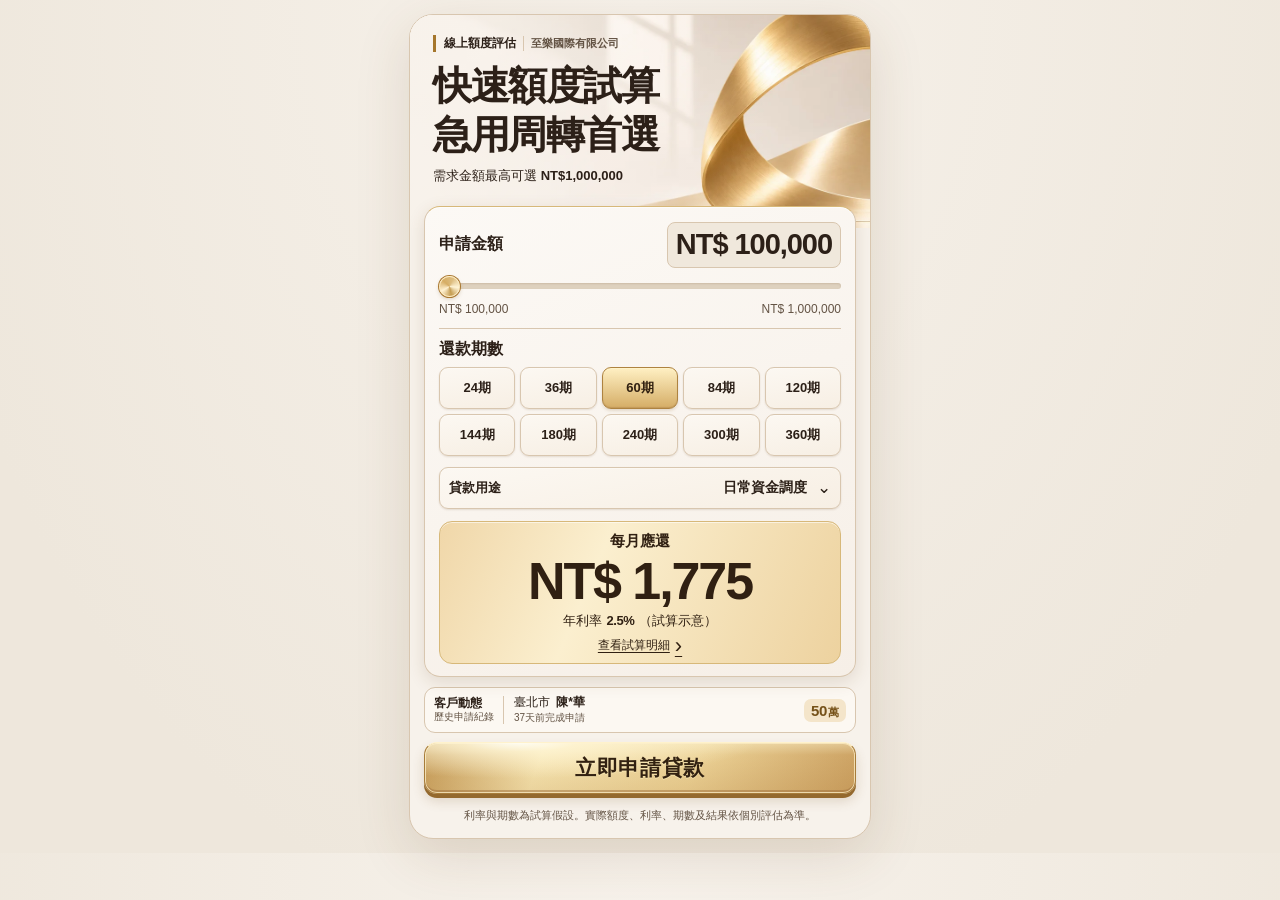
==== commit 12ba8980: "Restyle Copy19 C landing as Champagne Arc" ====
--- a/index.html
+++ b/index.html
@@ -3,20 +3,21 @@
 <head>
  <meta charset="UTF-8"><meta name="viewport" content="width=device-width,initial-scale=1,viewport-fit=cover">
  <meta name="description" content="最高可選 100 萬，線上試算每月還款，再填寫基本資料送出資金需求。">
- <meta name="theme-color" content="#f0d7ca" media="(prefers-color-scheme: light)"><meta name="theme-color" content="#29201d" media="(prefers-color-scheme: dark)"><title>資金需求線上評估</title>
- <link rel="stylesheet" href="copper-c/base.css?v=20261119-1"><link rel="stylesheet" href="copper-c/notice.css?v=20261119-1"><link rel="stylesheet" href="copper-c/ice.css?v=20261119-1"><link rel="stylesheet" href="copper-c/optical-blue.css?v=20261119-1"><link rel="stylesheet" href="copper-c/copper-dawn.css?v=20261119-1">
+ <meta name="theme-color" content="#f7f2eb" media="(prefers-color-scheme: light)"><meta name="theme-color" content="#2a211b" media="(prefers-color-scheme: dark)"><title>資金需求線上評估</title>
+ <link rel="preload" as="image" href="champagne-arc/hero.webp">
+ <link rel="stylesheet" href="copper-c/base.css?v=20261119-1"><link rel="stylesheet" href="copper-c/notice.css?v=20261119-1"><link rel="stylesheet" href="copper-c/ice.css?v=20261119-1"><link rel="stylesheet" href="copper-c/optical-blue.css?v=20261119-1"><link rel="stylesheet" href="champagne-arc/theme.css?v=20261124-1">
  <script src="repo-pixels.js?v=20261010-1"></script><script src="app.js?v=20261111-warning-label" defer></script><script src="copper-c/calculator.js?v=20261119-1" defer></script><script src="copper-c/notice.js?v=20261119-1" defer></script><script src="copper-c/ice.js?v=20261119-1" defer></script>
 </head>
-<body><main class="app copper-dawn">
- <header class="intro-module"><img class="optical-hero-image" src="copper-dawn-hero.webp" width="1040" height="693" fetchpriority="high" alt=""><div class="copper-brand"><span class="company-name">至樂國際有限公司</span><span class="copper-service">線上額度評估</span></div><div class="top"><h1>快速額度試算<span>急用周轉首選</span></h1></div><p>需求金額最高可選 <strong>NT$1,000,000</strong></p></header>
+<body><main class="app champagne-arc">
+ <header class="intro-module"><img class="optical-hero-image" src="champagne-arc/hero.webp" width="1040" height="520" fetchpriority="high" alt=""><div class="copper-brand"><span class="copper-service">線上額度評估</span><span class="company-name">至樂國際有限公司</span></div><div class="top"><h1>快速額度試算<span>急用周轉首選</span></h1></div><p>需求金額最高可選 <strong>NT$1,000,000</strong></p></header>
  <section id="calculator" class="screen">
   <div class="calculator-panel">
    <div class="amount"><label for="amount">申請金額</label><strong id="amount-value">NT$ 100,000</strong><input id="amount" type="range" min="100000" max="1000000" step="50000" value="100000"><div class="limits"><span>NT$ 100,000</span><span>NT$ 1,000,000</span></div></div>
    <div class="term-section"><h2>還款期數</h2><div class="terms choices"><button type="button" data-term="24">24期</button><button type="button" data-term="36">36期</button><button type="button" data-term="60" class="selected" aria-pressed="true">60期</button><button type="button" data-term="84">84期</button><button type="button" data-term="120">120期</button><button type="button" data-term="144">144期</button><button type="button" data-term="180">180期</button><button type="button" data-term="240">240期</button><button type="button" data-term="300">300期</button><button type="button" data-term="360">360期</button></div></div>
-   <details class="purpose-section"><summary><span>貸款用途</span><strong id="purpose-value">日常資金調度</strong><b aria-hidden="true">⌄</b></summary><div class="purposes choices"><button type="button" class="selected" aria-pressed="true">日常資金調度</button><button type="button">整合既有貸款</button><button type="button">自營生意備款</button><button type="button">家庭臨時支出</button><button type="button">設備工具添購</button><button type="button">其他資金安排</button></div></details>
-   <div class="result"><div class="result-title">試算結果（僅供參考）</div><div class="payment-row"><div><p>每月應還</p><strong id="payment">NT$ 1,775</strong></div><div class="rate-block"><span>年利率</span><b id="rate">2.5%</b></div></div><details class="cost-details"><summary>查看試算明細<span aria-hidden="true">›</span></summary><div class="metrics"><div><span>總利息</span><b id="interest"></b></div><div><span>總還款</span><b id="total"></b></div></div></details></div>
+   <details class="purpose-section" aria-labelledby="champagne-purpose"><summary><span id="champagne-purpose">貸款用途</span><strong id="purpose-value">日常資金調度</strong><b aria-hidden="true">⌄</b></summary><div class="purposes choices"><button type="button" class="selected" aria-pressed="true">日常資金調度</button><button type="button">整合既有貸款</button><button type="button">自營生意備款</button><button type="button">家庭臨時支出</button><button type="button">設備工具添購</button><button type="button">其他資金安排</button></div></details>
+   <div class="result"><div class="payment-row"><div><p>每月應還</p><strong id="payment">NT$ 1,775</strong></div><div class="rate-block"><span>年利率</span><b id="rate">2.5%</b><span>（試算示意）</span></div></div><details class="cost-details"><summary>查看試算明細<span aria-hidden="true">›</span></summary><div class="metrics"><div><span>總利息</span><b id="interest"></b></div><div><span>總還款</span><b id="total"></b></div></div></details></div>
   </div>
-  <div class="apply-dock"><div class="optical-activity-slot"><aside class="application-notice" aria-label="歷史客戶申請紀錄，非核貸結果"><span class="optical-activity-label">客戶動態</span><span class="optical-activity-copy"><span class="capsule-person"><span id="notice-city">臺北市</span><strong id="notice-name">陳*華</strong></span><span class="capsule-status" id="notice-time">已完成申請</span></span><strong class="notice-amount"><span id="notice-amount">50</span><small>萬</small></strong></aside></div><button type="button" class="primary" id="apply">立即申請貸款 <span class="optical-arrow" aria-hidden="true">→</span></button></div>
+  <div class="apply-dock"><div class="optical-activity-slot"><aside class="application-notice" aria-label="歷史客戶申請紀錄，非核貸結果"><span class="optical-activity-label">客戶動態<small>歷史申請紀錄</small></span><span class="optical-activity-copy"><span class="capsule-person"><span id="notice-city">臺北市</span><strong id="notice-name">陳*華</strong></span><span class="capsule-status" id="notice-time">已完成申請</span></span><strong class="notice-amount"><span id="notice-amount">50</span><small>萬</small></strong></aside></div><button type="button" class="primary" id="apply">立即申請貸款</button></div>
   <p class="disclaimer">利率與期數為試算假設。實際額度、利率、期數及結果依個別評估為準。</p>
  </section>
  <noscript>請開啟 JavaScript 後使用線上申請功能。</noscript>
--- a/champagne-arc/theme.css
+++ b/champagne-arc/theme.css
@@ -0,0 +1,340 @@
+/* Copy19 C only. Champagne metals on porcelain; keep every existing control and script. */
+:root {
+  --optical-ink: #2c2018;
+  --optical-muted: #635344;
+  --optical-accent: #755118;
+  --optical-line: #d8c6af;
+  --optical-outer: #eee7dc;
+  --optical-shell: #f7f2eb;
+  --optical-paper: #fcf8f2;
+  --optical-input: #f7efe4;
+  --optical-soft: #f0e8dc;
+  --optical-tint: #f4e5ca;
+  --optical-result-edge: #d7b879;
+  --optical-track: #ded1be;
+  --optical-focus: #805716;
+  --optical-danger: #9b2942;
+  --optical-gutter: 14px;
+  --optical-radius: 11px;
+  --champagne-shadow: #64431a24;
+  --champagne-panel: linear-gradient(156deg, #fcf9f5, #f6efe7);
+  --champagne-result: linear-gradient(113deg, #f0d7a9, #fbefcf 38%, #edd29f 100%);
+  --champagne-result-ink: #302012;
+  --champagne-rail: #a5762b;
+  --champagne-field: linear-gradient(170deg, var(--optical-paper), var(--optical-input));
+  --champagne-metal: linear-gradient(180deg, #fff0c3, #d5ad66);
+  --champagne-metal-ink: #322111;
+}
+
+body {
+  background: radial-gradient(ellipse at 50% 0%, var(--optical-shell), var(--optical-outer) 80%);
+  color: var(--optical-ink);
+}
+
+.app.champagne-arc {
+  width: min(100%, 462px);
+  background: var(--optical-shell);
+  box-shadow: 0 16px 55px var(--champagne-shadow);
+}
+
+.champagne-arc .copper-brand {
+  display: flex;
+  align-items: center;
+  flex-wrap: wrap;
+  gap: 4px 7px;
+  margin: 0 0 11px;
+  font-size: 12px;
+  line-height: 1.4;
+}
+
+.champagne-arc .copper-brand .company-name {
+  font-size: 11px;
+  margin: 0;
+  font-weight: 650;
+  color: var(--optical-muted);
+}
+
+.champagne-arc .intro-module .company-name::after { display: none; }
+.champagne-arc .copper-service { font-weight: 750; color: var(--optical-ink); }
+.champagne-arc:not(.copper-c-form) .copper-brand { border-inline-start: 3px solid var(--champagne-rail); padding-inline-start: 8px; }
+.champagne-arc:not(.copper-c-form) .copper-brand .company-name { border-inline-start: 1px solid var(--optical-line); padding-inline-start: 7px; }
+
+.champagne-arc:not(.copper-c-form) .intro-module {
+  min-height: 191px;
+  padding: max(20px, env(safe-area-inset-top)) 23px 41px;
+}
+
+.champagne-arc .intro-module .optical-hero-image { object-position: 70% 52%; }
+.champagne-arc .intro-module::before {
+  background: linear-gradient(90deg, #f7f2ebd4, #f7f2eb21 60%, transparent 79%);
+}
+
+.champagne-arc:not(.copper-c-form) .intro-module h1 {
+  margin: 0;
+  color: var(--optical-ink);
+  font-size: clamp(27px, 8.35vw, 39px);
+  font-weight: 900;
+  line-height: 1.2;
+  letter-spacing: -.037em;
+}
+.champagne-arc:not(.copper-c-form) .intro-module h1 span {
+  color: inherit;
+  display: block;
+  font-size: inherit;
+  font-weight: inherit;
+  line-height: inherit;
+  letter-spacing: inherit;
+  margin-top: 2px;
+}
+.champagne-arc:not(.copper-c-form) .intro-module p {
+  margin-top: 8px;
+  color: var(--optical-ink);
+  font-size: 13px;
+  font-weight: 550;
+}
+.champagne-arc .intro-module p strong { white-space: nowrap; font-weight: 720; }
+
+.champagne-arc .intro-module + #calculator {
+  position: relative;
+  margin-top: -22px;
+  padding: 0 var(--optical-gutter) max(14px, env(safe-area-inset-bottom));
+}
+
+.champagne-arc .calculator-panel {
+  padding: 15px 14px 12px;
+  border: 1px solid var(--optical-line);
+  border-top-color: var(--optical-result-edge);
+  border-radius: 16px;
+  background: var(--champagne-panel);
+  box-shadow: inset 0 1px 0 #fff9, 0 5px 17px var(--champagne-shadow);
+}
+
+.champagne-arc .amount {
+  display: grid;
+  grid-template-columns: auto minmax(0, 1fr);
+  align-items: center;
+  gap: 0 7px;
+}
+.champagne-arc .amount > label,
+.champagne-arc .term-section h2 {
+  color: var(--optical-ink);
+  font-weight: 800;
+  font-size: 16px;
+}
+.champagne-arc .amount > strong {
+  justify-self: end;
+  margin: 0;
+  padding: 5px 8px;
+  background: var(--optical-soft);
+  border: 1px solid var(--optical-line);
+  border-radius: 8px;
+  color: var(--optical-ink);
+  font-size: clamp(19px, 6vw, 29px);
+  font-weight: 900;
+  letter-spacing: -.036em;
+  text-align: right;
+  white-space: nowrap;
+  font-variant-numeric: tabular-nums;
+  line-height: 1.15;
+}
+.champagne-arc .amount > input,
+.champagne-arc .amount > .limits { grid-column: 1 / -1; }
+.champagne-arc #amount { height: 31px; margin: 3px 0 0; }
+.champagne-arc #amount::-webkit-slider-runnable-track {
+  height: 6px;
+  background: linear-gradient(90deg, var(--champagne-rail) 0 var(--fill, 0%), var(--optical-track) var(--fill, 0%) 100%);
+  box-shadow: inset 0 1px 2px #61431a24;
+}
+.champagne-arc #amount::-webkit-slider-thumb {
+  width: 21px;
+  height: 21px;
+  margin-top: -7.5px;
+  border: 1.5px solid #ffebbb;
+  background: conic-gradient(from 24deg, #ddbd7f, #fff4d6, #c59d52, #fff1d1, #d6ad64, #ddbd7f);
+  box-shadow: 0 0 0 1px #aa7830, 0 2px 4px #74511c44;
+}
+.champagne-arc #amount::-moz-range-track { height: 6px; background: var(--optical-track); }
+.champagne-arc #amount::-moz-range-progress { height: 6px; background: var(--champagne-rail); }
+.champagne-arc #amount::-moz-range-thumb {
+  width: 18px; height: 18px; border: 1.5px solid #ffebbb;
+  background: conic-gradient(from 24deg, #ddbd7f, #fff4d6, #c59d52, #fff1d1, #d6ad64, #ddbd7f);
+  box-shadow: 0 0 0 1px #aa7830, 0 2px 4px #74511c44;
+}
+.champagne-arc .limits { font-size: 12px; color: var(--optical-muted); }
+
+.champagne-arc .term-section { margin-top: 12px; padding-top: 10px; }
+.champagne-arc .terms { grid-template-columns: repeat(5, minmax(0, 1fr)); gap: 5px; }
+.champagne-arc .choices button,
+.champagne-arc .purpose-section summary {
+  min-height: 42px;
+  border-radius: 9px;
+  background: var(--champagne-field);
+  border-color: var(--optical-line);
+  box-shadow: inset 0 1px 0 #fff4, 0 1px 2px var(--champagne-shadow);
+}
+.champagne-arc .terms button { padding-inline: 0; font-size: 13px; font-weight: 620; }
+.champagne-arc .choices .selected {
+  background: var(--champagne-metal);
+  border-color: #ae8340;
+  color: var(--champagne-metal-ink);
+  box-shadow: inset 0 1px 0 #fff3c9, inset 0 -1px 1px #8d5d3240, 0 2px 3px #98713a33;
+  font-weight: 850;
+}
+.champagne-arc .purpose-section { margin: 11px 0 12px; }
+.champagne-arc .purpose-section summary > span { font-weight: 760; }
+.champagne-arc .purpose-section summary > strong { white-space: nowrap; }
+.champagne-arc .purpose-section summary b { margin-inline-start: 2px; }
+
+.champagne-arc .result {
+  border-radius: 13px;
+  border-color: var(--optical-result-edge);
+  color: var(--champagne-result-ink);
+  background: var(--champagne-result);
+  box-shadow: inset 0 1px 0 #fff9;
+}
+.champagne-arc .payment-row {
+  display: grid;
+  grid-template-columns: minmax(0, 1fr);
+  padding: 10px 8px 2px;
+  gap: 4px;
+  text-align: center;
+}
+.champagne-arc .payment-row p {
+  color: var(--champagne-result-ink);
+  font-size: 15px;
+  font-weight: 800;
+  margin: 0 0 3px;
+}
+.champagne-arc .payment-row #payment {
+  display: block;
+  color: var(--champagne-result-ink);
+  font-weight: 900;
+  font-size: clamp(34px, 10.7vw, 52px);
+  letter-spacing: -.04em;
+  line-height: 1.05;
+}
+.champagne-arc .rate-block { display: flex; justify-content: center; align-items: baseline; gap: 4px; border: 0; padding: 0; }
+.champagne-arc .rate-block span, .champagne-arc .rate-block b { color: var(--champagne-result-ink); margin: 0; font-size: 13px; }
+.champagne-arc .rate-block b { font-weight: 800; }
+.champagne-arc .cost-details { color: var(--champagne-result-ink); margin: 0 10px 4px; }
+.champagne-arc .cost-details summary {
+  min-height: 27px;
+  gap: 5px;
+  justify-content: center;
+  color: var(--champagne-result-ink);
+  text-decoration: underline;
+  text-decoration-thickness: 1px;
+  text-underline-offset: 3px;
+}
+.champagne-arc .cost-details .metrics { text-align: center; }
+.champagne-arc .cost-details .metrics span, .champagne-arc .cost-details .metrics b { color: var(--champagne-result-ink); }
+
+.champagne-arc #calculator .apply-dock { margin: 10px 0 0; }
+.champagne-arc .optical-activity-slot,
+.champagne-arc #calculator .apply-dock .application-notice { height: 46px; }
+.champagne-arc #calculator .apply-dock .application-notice {
+  background: var(--optical-paper);
+  border-color: var(--optical-line);
+  color: var(--optical-ink);
+  box-shadow: inset 0 1px 0 #fff4;
+  padding-inline: 9px;
+  opacity: 1;
+  visibility: visible;
+}
+.champagne-arc .optical-activity-label { color: var(--optical-ink); border-color: var(--optical-line); }
+.champagne-arc .optical-activity-label small { display: block; color: var(--optical-muted); font-size: 10px; font-weight: 550; line-height: 1.25; }
+.champagne-arc .capsule-status { color: var(--optical-muted); }
+.champagne-arc #calculator .apply-dock .notice-amount { background: var(--optical-tint); color: var(--optical-accent); }
+
+/* Form and success use the same light surfaces. LINE keeps its green CTA. */
+.champagne-arc .primary {
+  min-height: 52px;
+  padding: 9px 12px;
+  border: 1px solid #a77c3a;
+  border-top-color: #fff2cc;
+  border-radius: 13px;
+  background:
+    linear-gradient(180deg, #fff7d567, transparent 24%, #ab783629 98%),
+    linear-gradient(110deg, #c59b58, #f6e4b0 27%, #ecd296 62%, #cba061);
+  color: var(--champagne-metal-ink);
+  box-shadow: inset 0 0 0 1px #faeac2cf, inset 0 -3px 0 #9b6e3a78, 0 4px 0 #94692e, 0 7px 12px #78512130;
+  font-weight: 900;
+  text-shadow: 0 1px 0 #fff2c088;
+  letter-spacing: .035em;
+  white-space: nowrap;
+  transition: transform .15s ease, box-shadow .15s ease;
+}
+.champagne-arc .primary::before {
+  background: radial-gradient(ellipse at 22% 0%, #fffef6 0, #fff6d7cc 12%, transparent 50%);
+}
+.champagne-arc .primary:active:not(:disabled) {
+  transform: translateY(3px);
+  box-shadow: inset 0 0 0 1px #faeac2cf, inset 0 2px 4px #a9763d44, 0 1px 0 #94692e, 0 3px 6px #79532032;
+}
+.champagne-arc .primary:disabled { box-shadow: none; }
+.champagne-arc #apply { font-size: 21px; }
+.champagne-arc #calculator .disclaimer { margin: 13px 2px 0; font-size: 11px; }
+
+@media (max-width: 520px) {
+  .app.champagne-arc { width: 100%; box-shadow: none; }
+}
+@media (max-width: 360px) {
+  :root { --optical-gutter: 10px; }
+  .champagne-arc:not(.copper-c-form) .intro-module { min-height: 167px; padding-inline: 17px; }
+  .champagne-arc .calculator-panel { padding-inline: 11px; }
+  .champagne-arc .terms { gap: 4px; }
+  .champagne-arc .terms button { font-size: 12px; }
+}
+@media (max-width: 520px) and (max-height: 740px) {
+  .champagne-arc:not(.copper-c-form) .intro-module { min-height: 147px; padding-block: 13px 34px; }
+  .champagne-arc:not(.copper-c-form) .intro-module h1 { font-size: clamp(26px, 7.4vw, 33px); }
+  .champagne-arc .calculator-panel { padding-block: 11px 9px; }
+  .champagne-arc .term-section { margin-top: 8px; padding-top: 7px; }
+  .champagne-arc .purpose-section { margin-block: 8px; }
+}
+@media (min-width: 521px) and (max-height: 800px) {
+  .app.champagne-arc { margin-block: 9px; }
+  .champagne-arc:not(.copper-c-form) .intro-module { min-height: 151px; padding-block: 15px 34px; }
+  .champagne-arc:not(.copper-c-form) .intro-module h1 { font-size: 32px; }
+  .champagne-arc .calculator-panel { padding-block: 11px 9px; }
+  .champagne-arc .choices button { min-height: 38px; }
+  .champagne-arc .term-section { margin-top: 8px; padding-top: 7px; }
+  .champagne-arc .purpose-section { margin-block: 8px; }
+  .champagne-arc .payment-row #payment { font-size: 42px; }
+  .champagne-arc .optical-activity-slot,
+  .champagne-arc #calculator .apply-dock .application-notice { height: 41px; }
+  .champagne-arc #apply { min-height: 48px; }
+}
+@media (prefers-color-scheme: dark) {
+  :root {
+    --optical-ink: #fff2df;
+    --optical-muted: #e0cbb2;
+    --optical-accent: #f4d498;
+    --optical-line: #765d43;
+    --optical-outer: #201a15;
+    --optical-shell: #2a211b;
+    --optical-paper: #372b22;
+    --optical-input: #423429;
+    --optical-soft: #493a2c;
+    --optical-tint: #513e2a;
+    --optical-result-edge: #9a7747;
+    --optical-track: #63513c;
+    --optical-focus: #f3ce92;
+    --optical-danger: #ffc0ca;
+    --champagne-shadow: #160d0766;
+    --champagne-rail: #cfac70;
+    --champagne-panel: linear-gradient(153deg, #3c3027, #2c231c);
+    --champagne-result: linear-gradient(115deg, #573f26, #6b4f30 43%, #493523);
+    --champagne-result-ink: #fff1ce;
+  }
+  .champagne-arc .intro-module .optical-hero-image { filter: brightness(.67) saturate(.77); }
+  .champagne-arc .intro-module::before { background: linear-gradient(90deg, #2a211bfd 0%, #2a211be4 48%, #2a211b18 82%); }
+  .champagne-arc .calculator-panel, .champagne-arc .result { box-shadow: inset 0 1px 0 #ffedcc26, 0 3px 13px var(--champagne-shadow); }
+}
+@media (prefers-reduced-motion: reduce) {
+  .champagne-arc .primary, .champagne-arc .apply-dock .application-notice { transition: none; }
+}
+@media (forced-colors: active) {
+  .champagne-arc .primary { color: ButtonText; background: ButtonFace; border: 2px solid ButtonText; text-shadow: none; }
+  .champagne-arc .primary::before { display: none; }
+}
